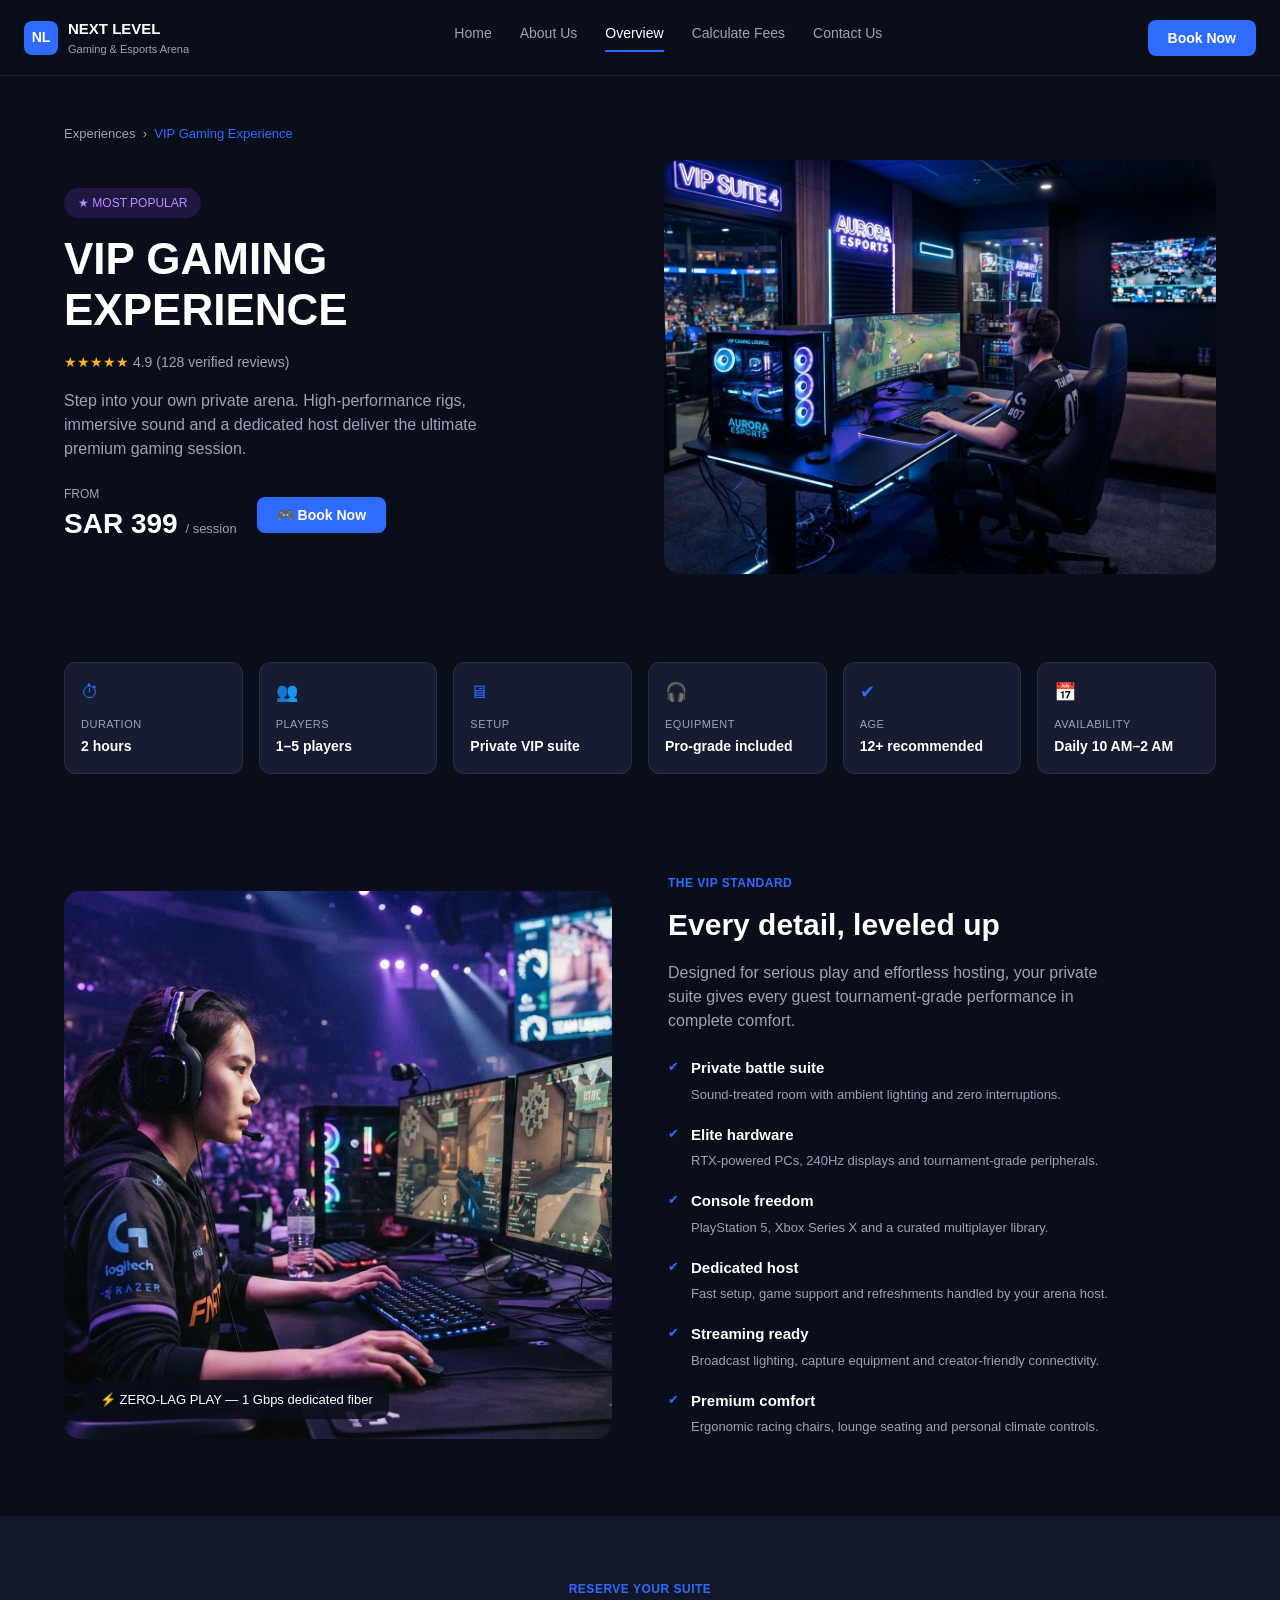
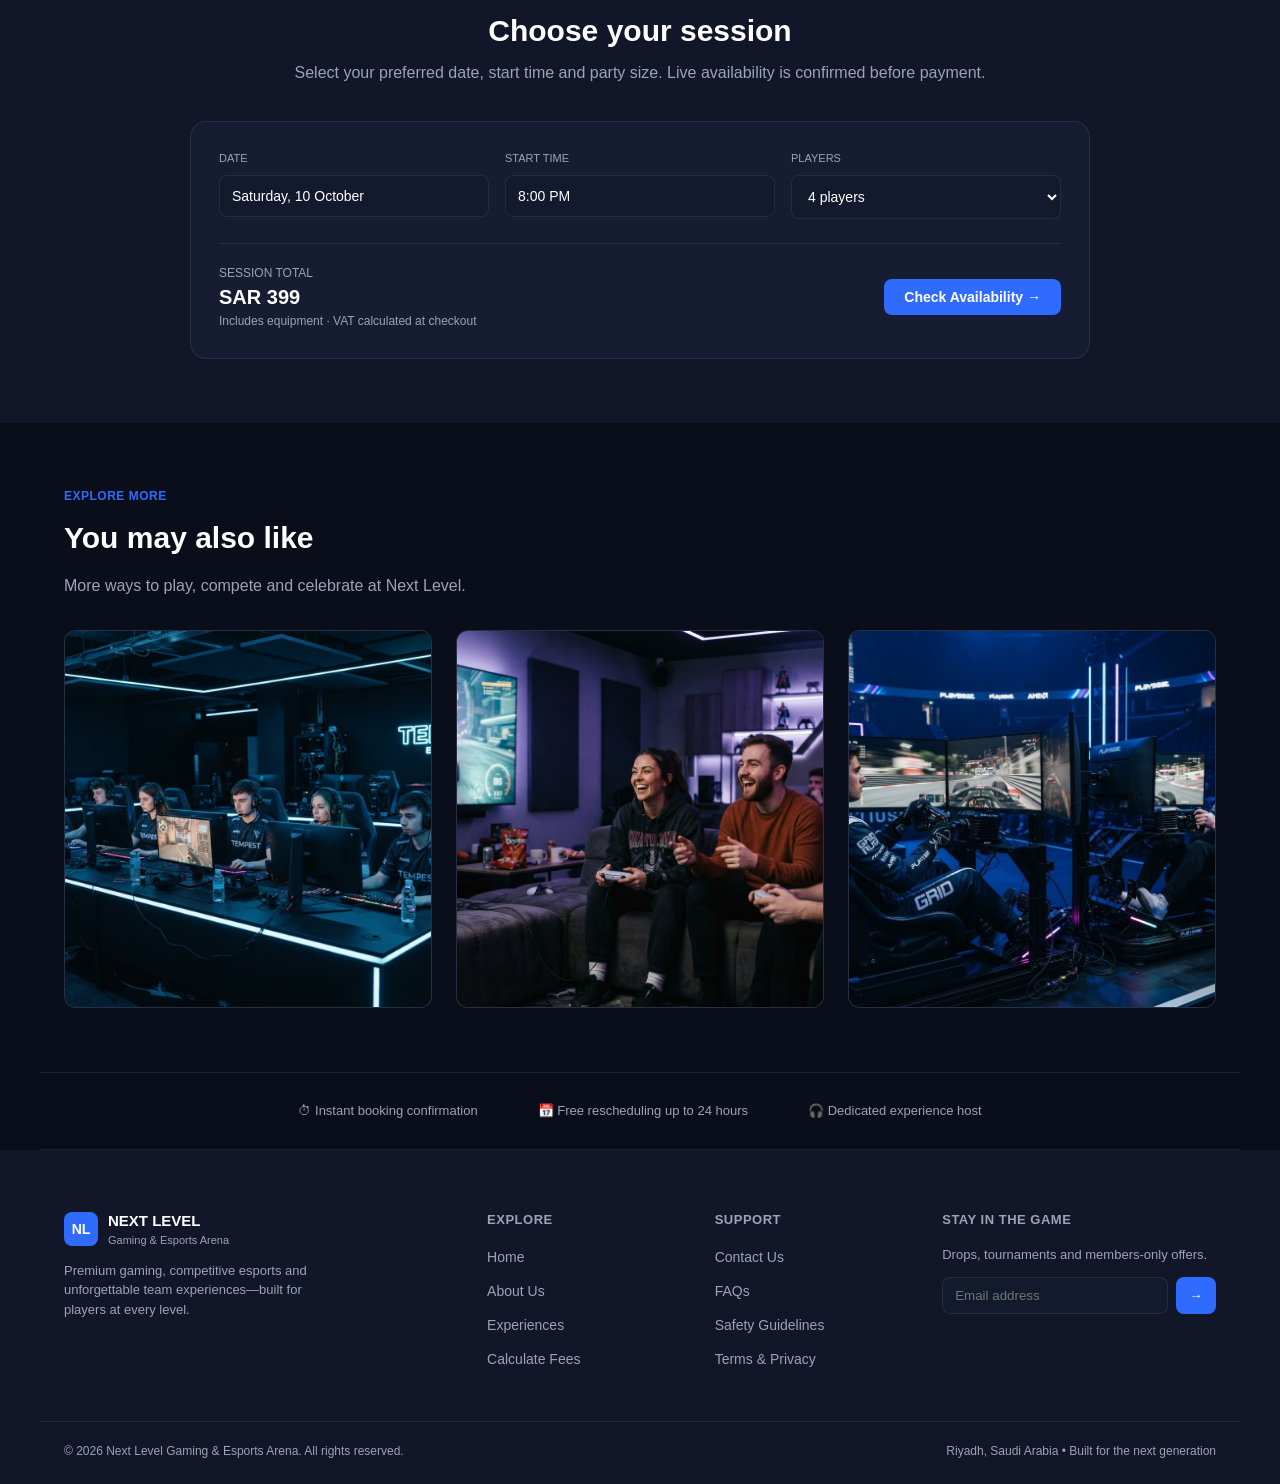
==== index.html @ 4a4d589e "first commit" ====
<!DOCTYPE html>
<html lang="en">
<head>
<meta charset="UTF-8">
<meta name="viewport" content="width=device-width, initial-scale=1.0">
<title>VIP Gaming Experience — Next Level</title>
<style>
  :root{
    --bg:#0a0e1a; --panel:#111729; --card:#161d33; --card2:#141a2e;
    --blue:#2f6bff; --purple:#7b3fe4; --text:#ffffff; --muted:#9aa3b8;
    --border:rgba(255,255,255,0.08); --radius:12px;
  }
  *{box-sizing:border-box;margin:0;padding:0;}
  body{background:var(--bg);color:var(--text);font-family:'Segoe UI',Arial,sans-serif;line-height:1.5;}
  a{color:inherit;text-decoration:none;}
  .container{max-width:1200px;margin:0 auto;padding:0 24px;}
  img{max-width:100%;display:block;}
  .hero-img,.details-img-photo,.rel-img{object-fit:cover;width:100%;height:100%;}

  /* Navbar */
  .navbar{display:flex;justify-content:space-between;align-items:center;padding:18px 24px;border-bottom:1px solid var(--border);}
  .logo{display:flex;align-items:center;gap:10px;}
  .logo .mark{width:34px;height:34px;border-radius:8px;background:var(--blue);display:flex;align-items:center;justify-content:center;font-weight:700;font-size:14px;}
  .logo .name{font-weight:700;font-size:15px;}
  .logo .sub{font-size:11px;color:var(--muted);font-weight:400;}
  .navlinks{display:flex;gap:28px;}
  .navlinks a{color:var(--muted);font-size:14px;padding-bottom:6px;}
  .navlinks a.active{color:var(--text);border-bottom:2px solid var(--blue);}
  .btn{background:var(--blue);color:#fff;border:none;padding:10px 20px;border-radius:8px;font-weight:600;cursor:pointer;font-size:14px;}
  .btn:hover{opacity:0.9;}
  .btn-outline{background:transparent;border:1px solid var(--border);color:var(--text);}

  /* Hero */
  .hero{padding:48px 24px;}
  .crumb{color:var(--muted);font-size:13px;margin-bottom:16px;}
  .crumb .active{color:var(--blue);}
  .hero-grid{display:grid;grid-template-columns:1fr 1fr;gap:48px;align-items:center;}
  .badge{display:inline-block;background:rgba(123,63,228,0.2);color:#b98cff;font-size:12px;padding:6px 14px;border-radius:20px;margin-bottom:16px;}
  h1{font-size:44px;line-height:1.15;margin-bottom:16px;}
  .rating{color:var(--muted);font-size:14px;margin-bottom:16px;}
  .rating .stars{color:#ffb020;}
  .desc{color:var(--muted);margin-bottom:24px;max-width:460px;}
  .price-row{display:flex;align-items:center;gap:20px;}
  .price-label{font-size:12px;color:var(--muted);}
  .price{font-size:28px;font-weight:700;}
  .price small{font-size:13px;font-weight:400;color:var(--muted);}
  .hero-img{border-radius:16px;overflow:hidden;background:linear-gradient(135deg,#1a2140,#0d1122);aspect-ratio:4/3;display:flex;align-items:center;justify-content:center;color:var(--muted);}

  /* Info strip */
  .info-strip{display:grid;grid-template-columns:repeat(6,1fr);gap:16px;padding:40px 24px;}
  .info-card{background:var(--card);border-radius:var(--radius);padding:16px;border:1px solid var(--border);}
  .info-card .ic{color:var(--blue);margin-bottom:10px;font-size:18px;}
  .info-card .lbl{font-size:11px;color:var(--muted);text-transform:uppercase;letter-spacing:0.5px;margin-bottom:4px;}
  .info-card .val{font-size:14px;font-weight:600;}

  /* Details section */
  .details{padding:60px 24px;}
  .details-grid{display:grid;grid-template-columns:1fr 1fr;gap:56px;align-items:center;}
  .details-img{border-radius:16px;overflow:hidden;background:linear-gradient(135deg,#1a2140,#0d1122);aspect-ratio:1/1;position:relative;}
  .details-img-photo{border-radius:16px;display:block;}
  .details-img .tag{position:absolute;bottom:20px;left:20px;background:rgba(10,14,26,0.85);padding:10px 16px;border-radius:10px;font-size:13px;}
  .eyebrow{color:var(--blue);font-size:12px;font-weight:600;margin-bottom:10px;letter-spacing:0.5px;}
  h2{font-size:30px;margin-bottom:14px;}
  .details p.lead{color:var(--muted);margin-bottom:24px;max-width:460px;}
  .checklist{list-style:none;}
  .checklist li{display:flex;gap:12px;margin-bottom:18px;}
  .checklist .check{color:var(--blue);flex-shrink:0;}
  .checklist strong{display:block;font-size:15px;margin-bottom:2px;}
  .checklist span{color:var(--muted);font-size:13px;}

  /* Booking widget */
  .booking{background:var(--panel);padding:64px 24px;text-align:center;}
  .booking h2{margin-bottom:8px;}
  .booking p.lead{color:var(--muted);margin-bottom:36px;}
  .booking-card{max-width:900px;margin:0 auto;background:var(--card);border-radius:16px;padding:28px;border:1px solid var(--border);text-align:left;}
  .booking-fields{display:grid;grid-template-columns:1fr 1fr 1fr;gap:16px;margin-bottom:24px;}
  .field label{font-size:11px;color:var(--muted);text-transform:uppercase;display:block;margin-bottom:8px;}
  .field select,.field input{width:100%;padding:12px;background:var(--card2);border:1px solid var(--border);border-radius:8px;color:var(--text);font-size:14px;}
  .booking-footer{display:flex;justify-content:space-between;align-items:center;border-top:1px solid var(--border);padding-top:20px;}
  .session-total{font-size:12px;color:var(--muted);}
  .session-total .amt{font-size:20px;color:var(--text);font-weight:700;display:block;}

  /* Related */
  .related{padding:64px 24px;}
  .related-grid{display:grid;grid-template-columns:repeat(3,1fr);gap:24px;margin-top:32px;}
  .rel-card{background:var(--card);border-radius:var(--radius);overflow:hidden;border:1px solid var(--border);}
  .rel-img{aspect-ratio:16/10;background:linear-gradient(135deg,#1a2140,#0d1122);}
  .rel-body{padding:18px;}
  .rel-tag{font-size:11px;color:var(--blue);margin-bottom:8px;}
  .rel-body h3{font-size:17px;margin-bottom:6px;}
  .rel-meta{font-size:12px;color:var(--muted);margin-bottom:14px;}
  .rel-footer{display:flex;justify-content:space-between;align-items:center;}
  .rel-price{font-weight:700;}
  .rel-link{font-size:13px;color:var(--blue);}

  /* Trust strip */
  .trust{display:flex;justify-content:center;gap:60px;padding:28px 24px;border-top:1px solid var(--border);border-bottom:1px solid var(--border);color:var(--muted);font-size:13px;}

  /* Footer */
  footer{background:var(--panel);padding:60px 24px 24px;}
  .footer-grid{display:grid;grid-template-columns:2fr 1fr 1fr 1.4fr;gap:32px;margin-bottom:40px;}
  footer h4{font-size:13px;margin-bottom:16px;color:var(--muted);letter-spacing:0.5px;}
  footer ul{list-style:none;}
  footer li{margin-bottom:10px;}
  footer a{color:var(--muted);font-size:14px;}
  footer p{color:var(--muted);font-size:13px;margin-top:12px;max-width:280px;}
  .newsletter{display:flex;gap:8px;margin-top:12px;}
  .newsletter input{flex:1;padding:10px 12px;border-radius:8px;border:1px solid var(--border);background:var(--card2);color:var(--text);}
  .newsletter button{background:var(--blue);border:none;border-radius:8px;width:40px;color:#fff;cursor:pointer;}
  .footer-bottom{border-top:1px solid var(--border);padding-top:20px;display:flex;justify-content:space-between;color:var(--muted);font-size:12px;}

  @media(max-width:900px){
    .hero-grid,.details-grid{grid-template-columns:1fr;}
    .info-strip{grid-template-columns:repeat(2,1fr);}
    .related-grid{grid-template-columns:1fr;}
    .booking-fields{grid-template-columns:1fr;}
    .footer-grid{grid-template-columns:1fr 1fr;}
    .navlinks{display:none;}
    .trust{flex-direction:column;gap:10px;text-align:center;}
  }
</style>
</head>
<body>

<header class="navbar">
  <div class="logo">
    <div class="mark">NL</div>
    <div><div class="name">NEXT LEVEL</div><div class="sub">Gaming &amp; Esports Arena</div></div>
  </div>
  <nav class="navlinks">
    <a href="home.html">Home</a>
    <a href="about.html">About Us</a>
    <a href="index.html" class="active">Overview</a>
    <a href="calculate-fees.html">Calculate Fees</a>
    <a href="contact.html">Contact Us</a>
  </nav>
  <a href="book.html"><button class="btn">Book Now</button></a>
</header>

<section class="hero">
  <div class="container">
    <div class="crumb">Experiences &nbsp;›&nbsp; <span class="active">VIP Gaming Experience</span></div>
    <div class="hero-grid">
      <div>
        <span class="badge">★ MOST POPULAR</span>
        <h1>VIP GAMING<br>EXPERIENCE</h1>
        <div class="rating"><span class="stars">★★★★★</span> 4.9 (128 verified reviews)</div>
        <p class="desc">Step into your own private arena. High-performance rigs, immersive sound and a dedicated host deliver the ultimate premium gaming session.</p>
        <div class="price-row">
          <div><div class="price-label">FROM</div><div class="price">SAR 399 <small>/ session</small></div></div>
          <button class="btn">🎮 Book Now</button>
        </div>
      </div>
      <img src="images/photo-14.png" alt="Private VIP gaming suite" class="hero-img">
    </div>
  </div>
</section>

<section class="info-strip container">
  <div class="info-card"><div class="ic">⏱</div><div class="lbl">Duration</div><div class="val">2 hours</div></div>
  <div class="info-card"><div class="ic">👥</div><div class="lbl">Players</div><div class="val">1–5 players</div></div>
  <div class="info-card"><div class="ic">🖥</div><div class="lbl">Setup</div><div class="val">Private VIP suite</div></div>
  <div class="info-card"><div class="ic">🎧</div><div class="lbl">Equipment</div><div class="val">Pro-grade included</div></div>
  <div class="info-card"><div class="ic">✔</div><div class="lbl">Age</div><div class="val">12+ recommended</div></div>
  <div class="info-card"><div class="ic">📅</div><div class="lbl">Availability</div><div class="val">Daily 10 AM–2 AM</div></div>
</section>

<section class="details">
  <div class="container details-grid">
    <div class="details-img">
      <img src="images/photo-05.png" alt="Player in immersive multi-monitor gaming setup" class="details-img-photo">
      <div class="tag">⚡ ZERO-LAG PLAY — 1 Gbps dedicated fiber</div>
    </div>
    <div>
      <div class="eyebrow">THE VIP STANDARD</div>
      <h2>Every detail, leveled up</h2>
      <p class="lead">Designed for serious play and effortless hosting, your private suite gives every guest tournament-grade performance in complete comfort.</p>
      <ul class="checklist">
        <li><span class="check">✔</span><div><strong>Private battle suite</strong><span>Sound-treated room with ambient lighting and zero interruptions.</span></div></li>
        <li><span class="check">✔</span><div><strong>Elite hardware</strong><span>RTX-powered PCs, 240Hz displays and tournament-grade peripherals.</span></div></li>
        <li><span class="check">✔</span><div><strong>Console freedom</strong><span>PlayStation 5, Xbox Series X and a curated multiplayer library.</span></div></li>
        <li><span class="check">✔</span><div><strong>Dedicated host</strong><span>Fast setup, game support and refreshments handled by your arena host.</span></div></li>
        <li><span class="check">✔</span><div><strong>Streaming ready</strong><span>Broadcast lighting, capture equipment and creator-friendly connectivity.</span></div></li>
        <li><span class="check">✔</span><div><strong>Premium comfort</strong><span>Ergonomic racing chairs, lounge seating and personal climate controls.</span></div></li>
      </ul>
    </div>
  </div>
</section>

<section class="booking">
  <div class="eyebrow">RESERVE YOUR SUITE</div>
  <h2>Choose your session</h2>
  <p class="lead">Select your preferred date, start time and party size. Live availability is confirmed before payment.</p>
  <div class="booking-card">
    <div class="booking-fields">
      <div class="field"><label>Date</label><input type="text" value="Saturday, 10 October"></div>
      <div class="field"><label>Start Time</label><input type="text" value="8:00 PM"></div>
      <div class="field"><label>Players</label><select><option>4 players</option><option>1 player</option><option>2 players</option><option>3 players</option><option>5 players</option></select></div>
    </div>
    <div class="booking-footer">
      <div class="session-total">SESSION TOTAL<span class="amt">SAR 399</span><span>Includes equipment · VAT calculated at checkout</span></div>
      <button class="btn">Check Availability →</button>
    </div>
  </div>
</section>

<section class="related container">
  <div class="eyebrow">EXPLORE MORE</div>
  <h2>You may also like</h2>
  <p class="lead" style="color:var(--muted);margin-top:6px;">More ways to play, compete and celebrate at Next Level.</p>
  <div class="related-grid">
    <div class="rel-card">
      <img src="images/photo-19.png" alt="Esports team competing together" class="rel-img">
      <div class="rel-body">
        <div class="rel-tag">PREMIUM EXPERIENCE · 4.9</div>
        <h3>Esports Team Bootcamp</h3>
        <div class="rel-meta">Up to 10 players · 4 hours</div>
        <div class="rel-footer"><span class="rel-price">SAR 899</span><a class="rel-link" href="#">View details →</a></div>
      </div>
    </div>
    <div class="rel-card">
      <img src="images/photo-18.png" alt="Friends playing console games together on a couch" class="rel-img">
      <div class="rel-body">
        <div class="rel-tag">PREMIUM EXPERIENCE · 4.9</div>
        <h3>Console Party Lounge</h3>
        <div class="rel-meta">Up to 8 players · 3 hours</div>
        <div class="rel-footer"><span class="rel-price">SAR 549</span><a class="rel-link" href="#">View details →</a></div>
      </div>
    </div>
    <div class="rel-card">
      <img src="images/photo-11.png" alt="Two racing simulator cockpits side by side" class="rel-img">
      <div class="rel-body">
        <div class="rel-tag">PREMIUM EXPERIENCE · 4.9</div>
        <h3>Racing Simulator Duel</h3>
        <div class="rel-meta">2 players · 60 minutes</div>
        <div class="rel-footer"><span class="rel-price">SAR 299</span><a class="rel-link" href="#">View details →</a></div>
      </div>
    </div>
  </div>
</section>

<div class="trust container">
  <span>⏱ Instant booking confirmation</span>
  <span>📅 Free rescheduling up to 24 hours</span>
  <span>🎧 Dedicated experience host</span>
</div>

<footer>
  <div class="container footer-grid">
    <div>
      <div class="logo"><div class="mark">NL</div><div><div class="name">NEXT LEVEL</div><div class="sub">Gaming &amp; Esports Arena</div></div></div>
      <p>Premium gaming, competitive esports and unforgettable team experiences—built for players at every level.</p>
    </div>
    <div><h4>EXPLORE</h4><ul><li><a href="home.html">Home</a></li><li><a href="about.html">About Us</a></li><li><a href="index.html">Experiences</a></li><li><a href="calculate-fees.html">Calculate Fees</a></li></ul></div>
    <div><h4>SUPPORT</h4><ul><li><a href="contact.html">Contact Us</a></li><li><a href="#">FAQs</a></li><li><a href="#">Safety Guidelines</a></li><li><a href="#">Terms &amp; Privacy</a></li></ul></div>
    <div>
      <h4>STAY IN THE GAME</h4>
      <p style="margin-top:0;">Drops, tournaments and members-only offers.</p>
      <div class="newsletter"><input type="email" placeholder="Email address"><button>→</button></div>
    </div>
  </div>
  <div class="container footer-bottom">
    <span>© 2026 Next Level Gaming &amp; Esports Arena. All rights reserved.</span>
    <span>Riyadh, Saudi Arabia • Built for the next generation</span>
  </div>
</footer>

</body>
</html>
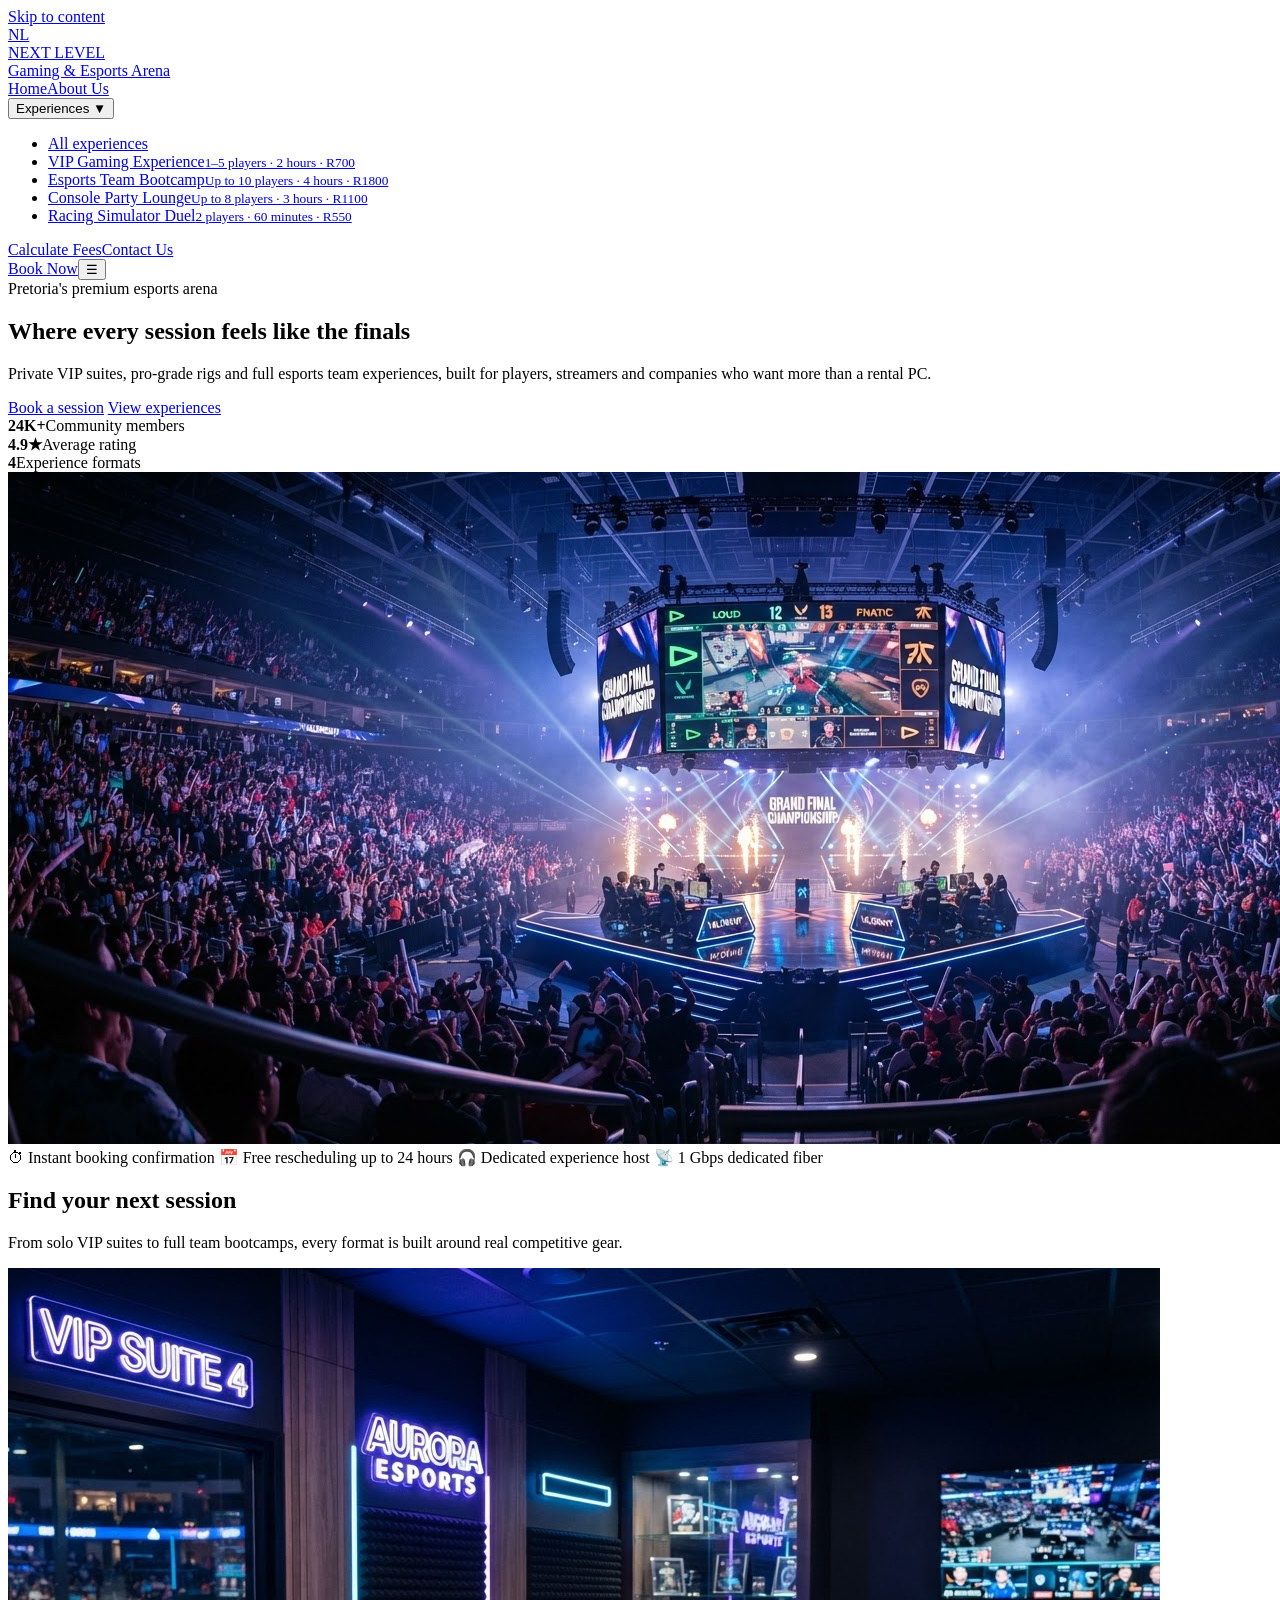
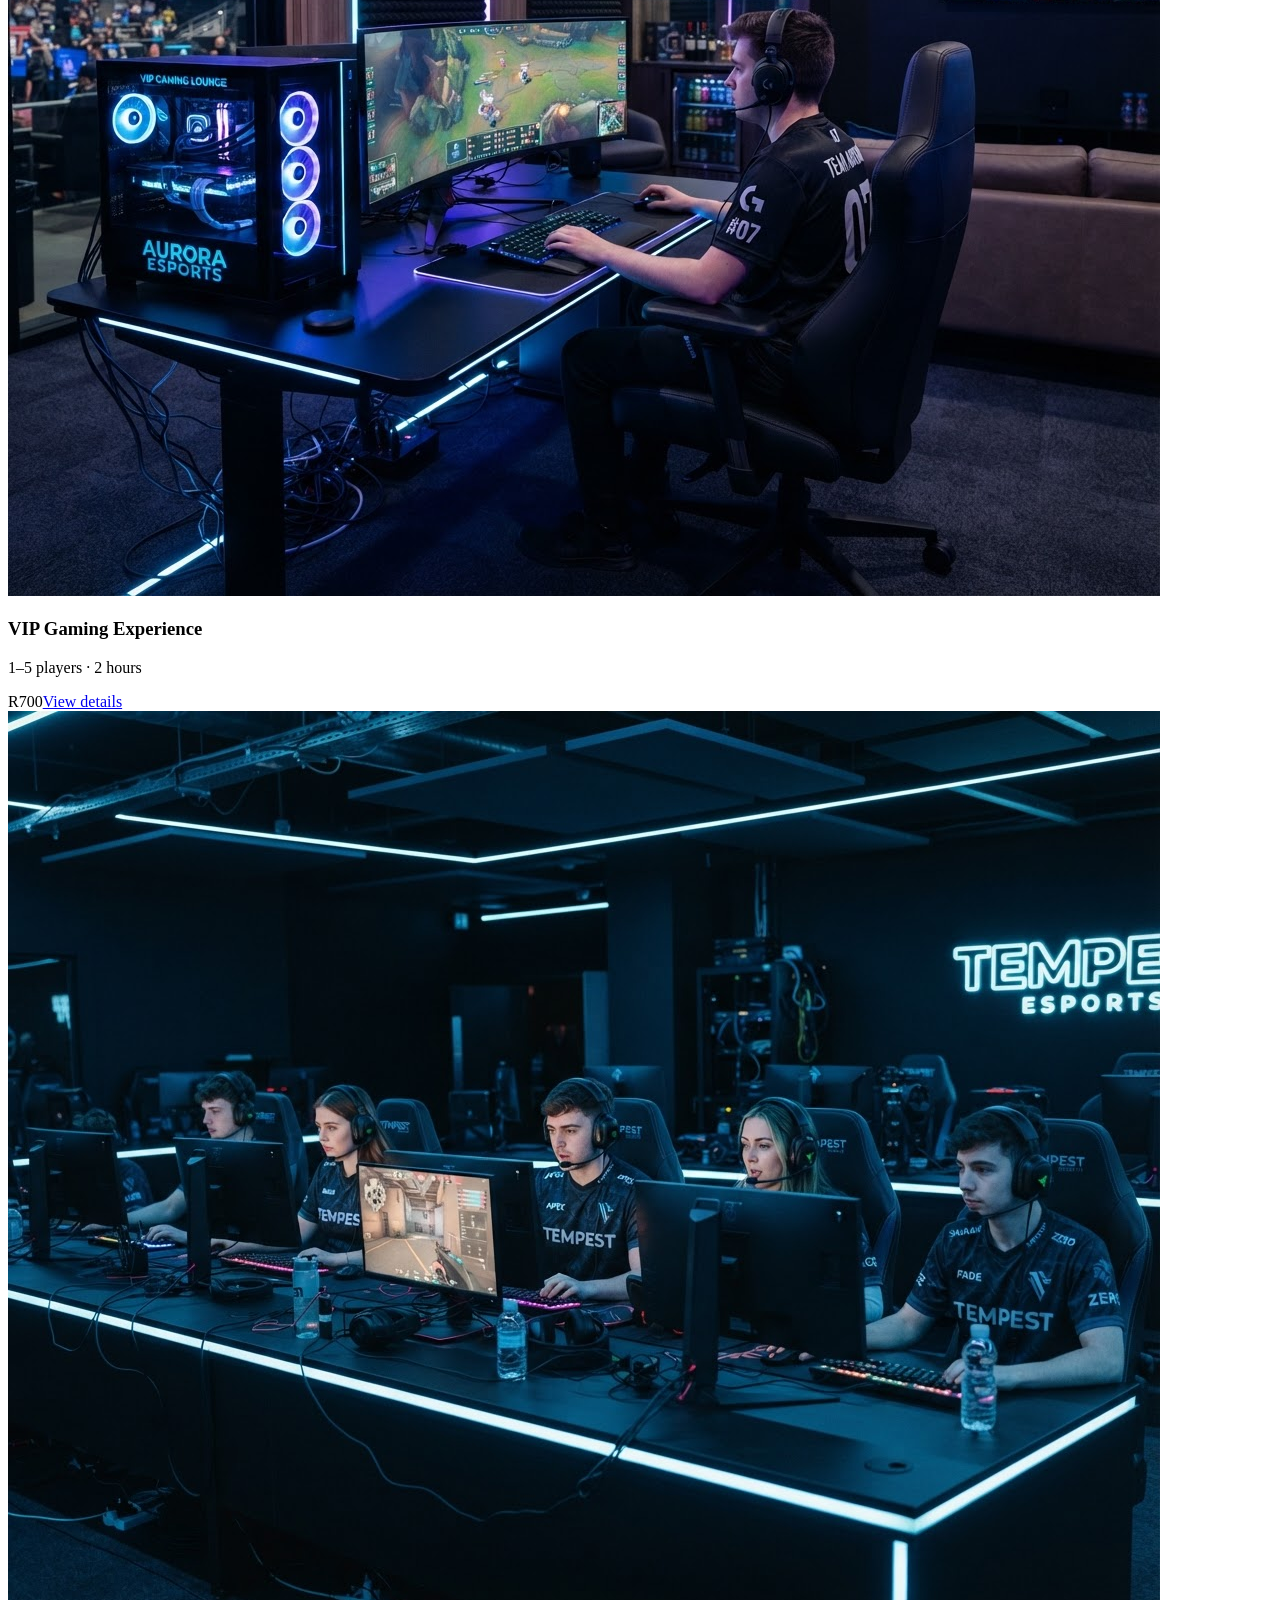
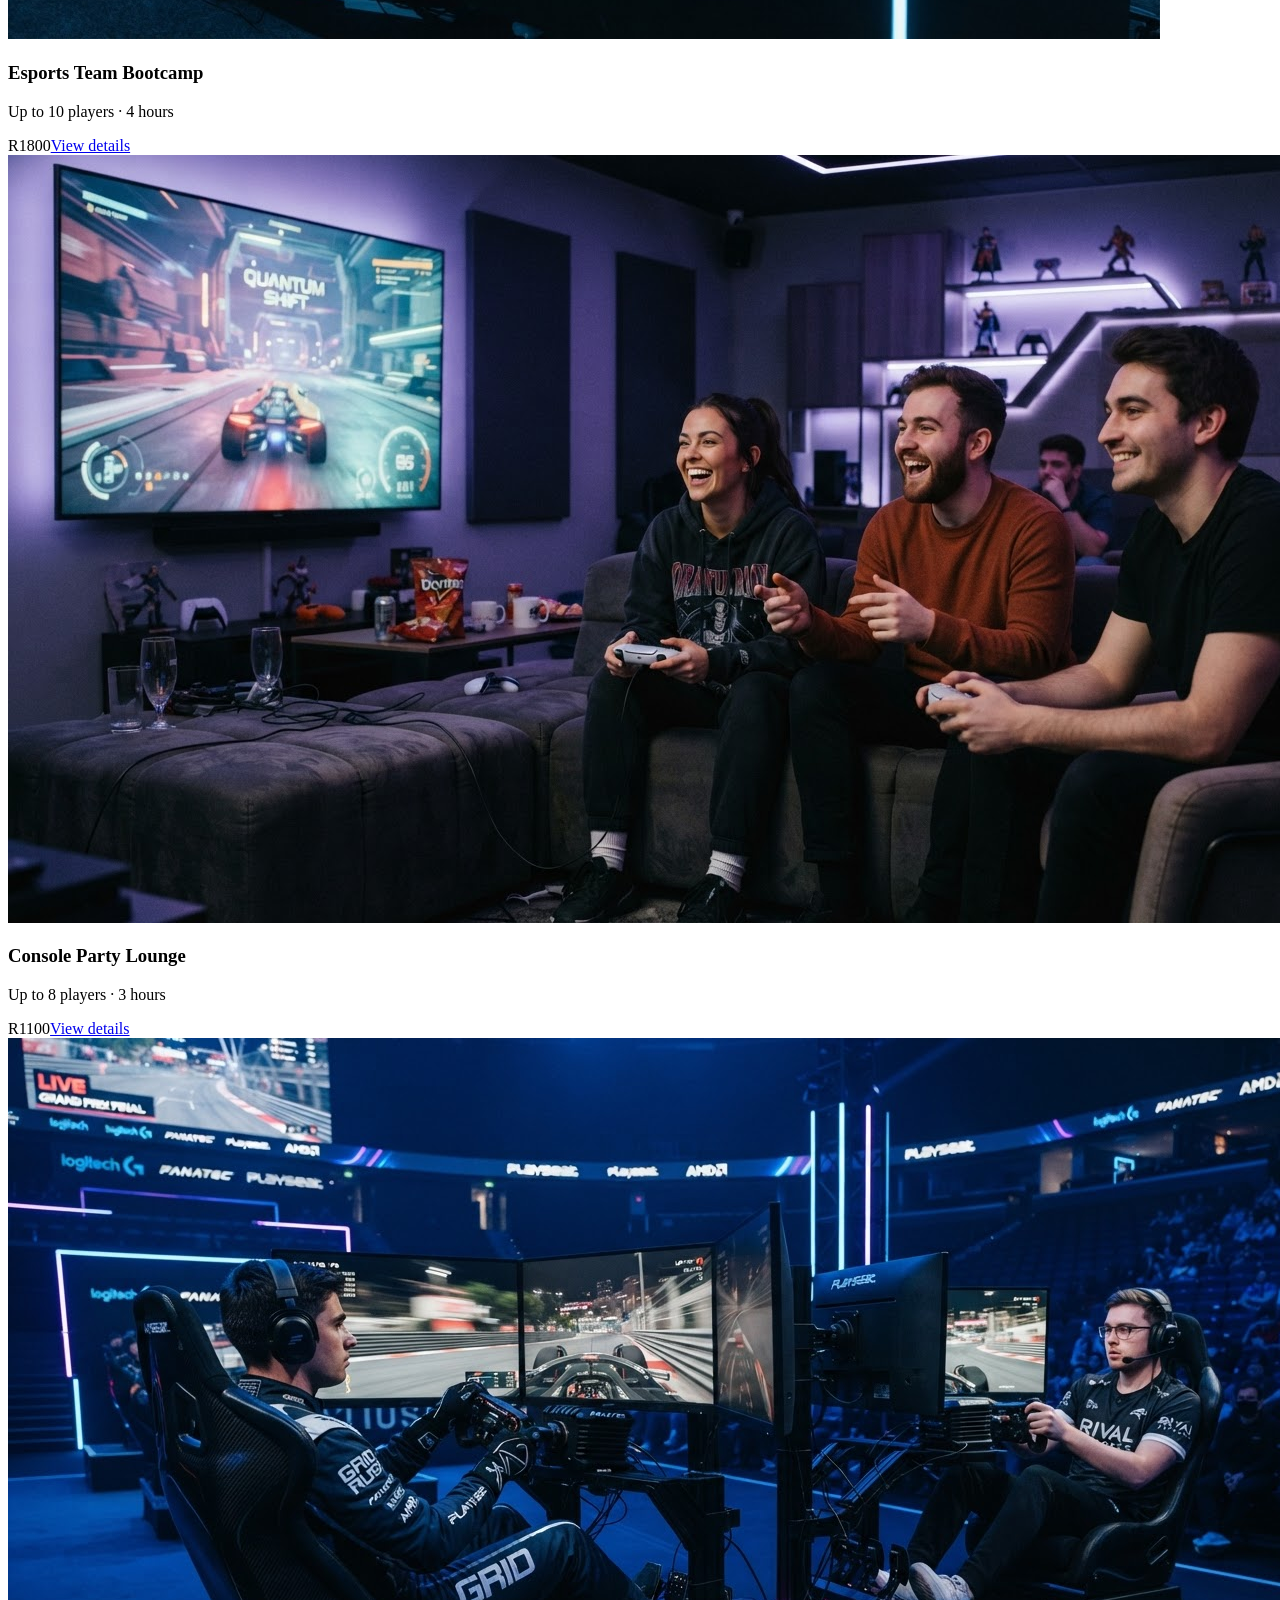
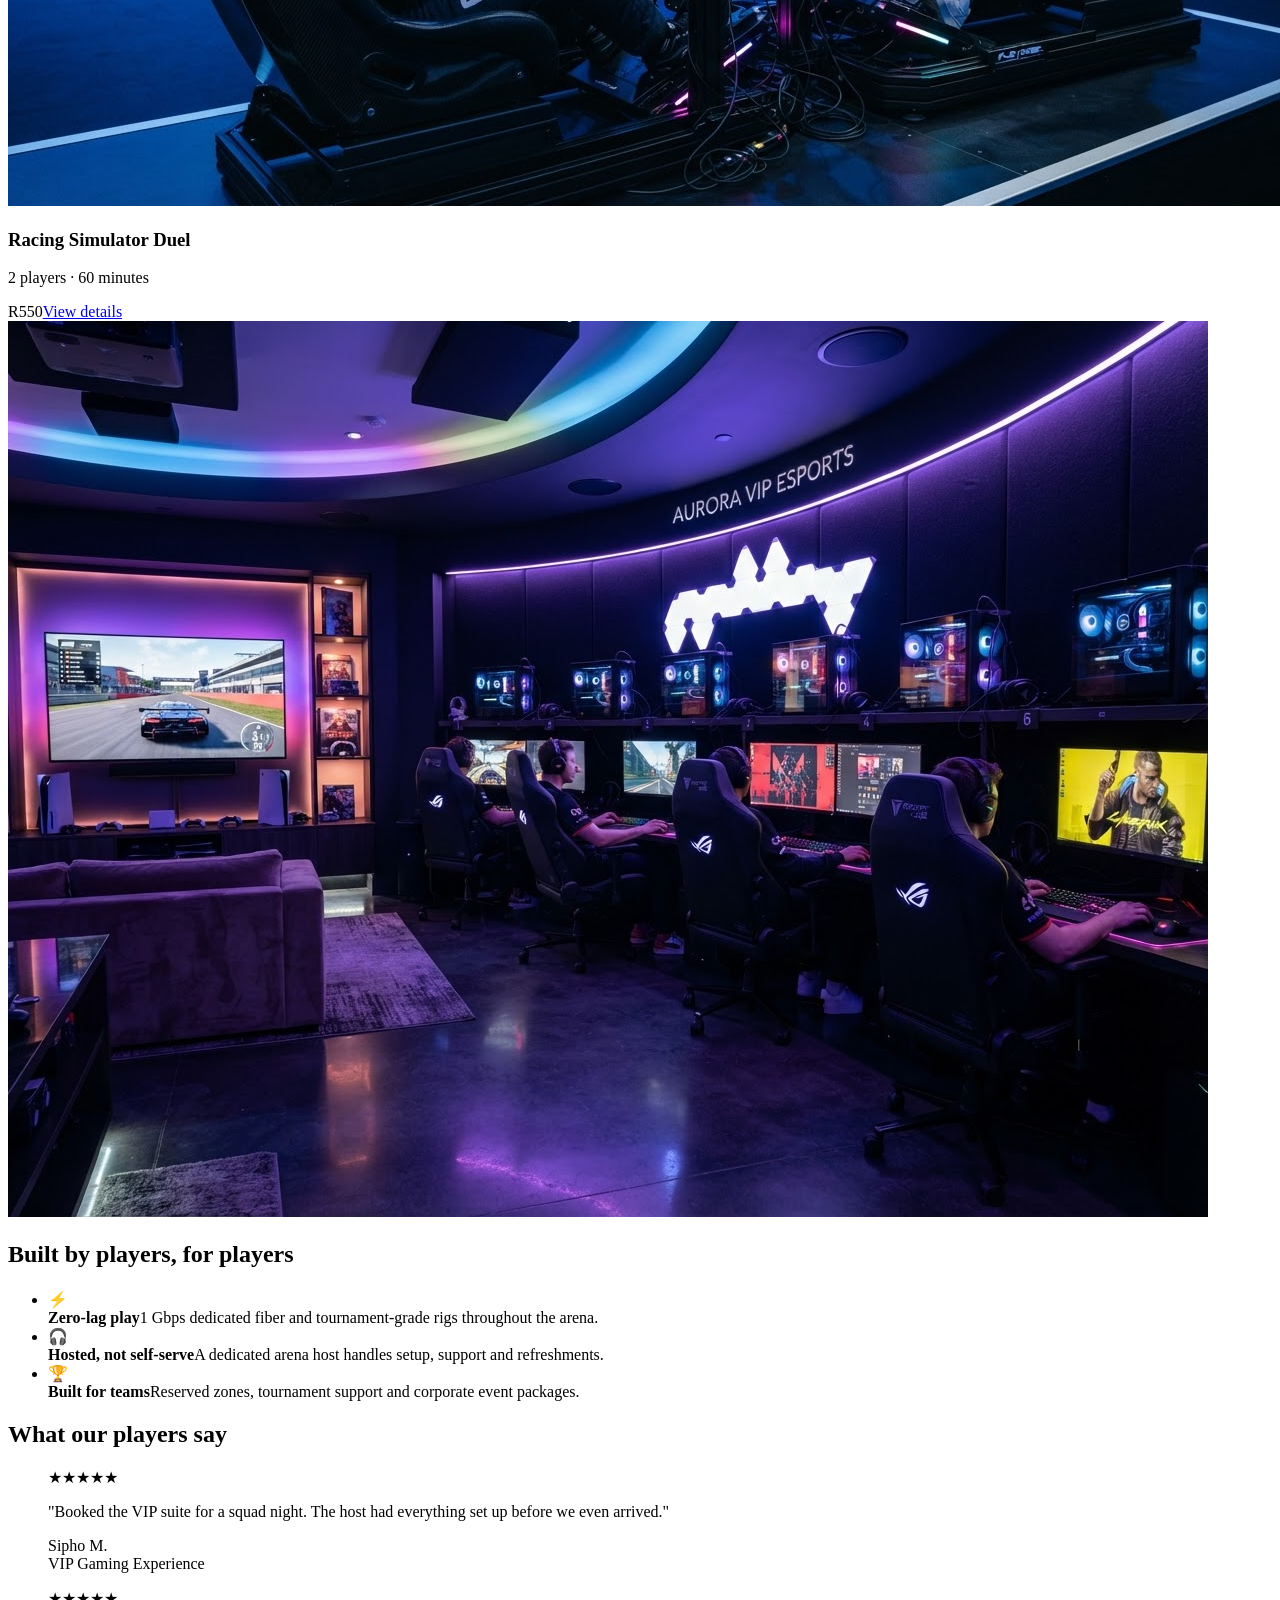
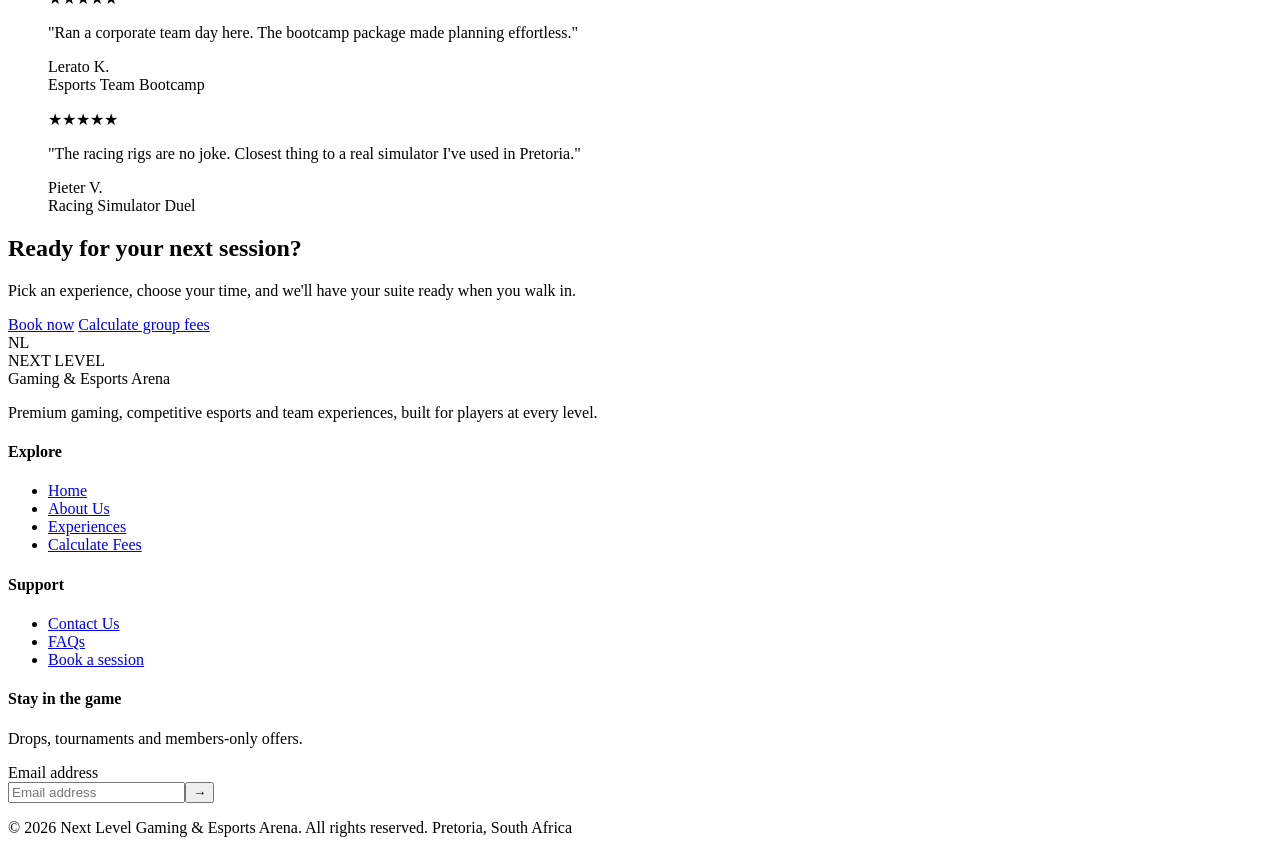
==== commit bf27e66d: "Add files via upload" ====
--- a/index.html
+++ b/index.html
@@ -3,267 +3,107 @@
 <head>
 <meta charset="UTF-8">
 <meta name="viewport" content="width=device-width, initial-scale=1.0">
-<title>VIP Gaming Experience — Next Level</title>
-<style>
-  :root{
-    --bg:#0a0e1a; --panel:#111729; --card:#161d33; --card2:#141a2e;
-    --blue:#2f6bff; --purple:#7b3fe4; --text:#ffffff; --muted:#9aa3b8;
-    --border:rgba(255,255,255,0.08); --radius:12px;
-  }
-  *{box-sizing:border-box;margin:0;padding:0;}
-  body{background:var(--bg);color:var(--text);font-family:'Segoe UI',Arial,sans-serif;line-height:1.5;}
-  a{color:inherit;text-decoration:none;}
-  .container{max-width:1200px;margin:0 auto;padding:0 24px;}
-  img{max-width:100%;display:block;}
-  .hero-img,.details-img-photo,.rel-img{object-fit:cover;width:100%;height:100%;}
-
-  /* Navbar */
-  .navbar{display:flex;justify-content:space-between;align-items:center;padding:18px 24px;border-bottom:1px solid var(--border);}
-  .logo{display:flex;align-items:center;gap:10px;}
-  .logo .mark{width:34px;height:34px;border-radius:8px;background:var(--blue);display:flex;align-items:center;justify-content:center;font-weight:700;font-size:14px;}
-  .logo .name{font-weight:700;font-size:15px;}
-  .logo .sub{font-size:11px;color:var(--muted);font-weight:400;}
-  .navlinks{display:flex;gap:28px;}
-  .navlinks a{color:var(--muted);font-size:14px;padding-bottom:6px;}
-  .navlinks a.active{color:var(--text);border-bottom:2px solid var(--blue);}
-  .btn{background:var(--blue);color:#fff;border:none;padding:10px 20px;border-radius:8px;font-weight:600;cursor:pointer;font-size:14px;}
-  .btn:hover{opacity:0.9;}
-  .btn-outline{background:transparent;border:1px solid var(--border);color:var(--text);}
-
-  /* Hero */
-  .hero{padding:48px 24px;}
-  .crumb{color:var(--muted);font-size:13px;margin-bottom:16px;}
-  .crumb .active{color:var(--blue);}
-  .hero-grid{display:grid;grid-template-columns:1fr 1fr;gap:48px;align-items:center;}
-  .badge{display:inline-block;background:rgba(123,63,228,0.2);color:#b98cff;font-size:12px;padding:6px 14px;border-radius:20px;margin-bottom:16px;}
-  h1{font-size:44px;line-height:1.15;margin-bottom:16px;}
-  .rating{color:var(--muted);font-size:14px;margin-bottom:16px;}
-  .rating .stars{color:#ffb020;}
-  .desc{color:var(--muted);margin-bottom:24px;max-width:460px;}
-  .price-row{display:flex;align-items:center;gap:20px;}
-  .price-label{font-size:12px;color:var(--muted);}
-  .price{font-size:28px;font-weight:700;}
-  .price small{font-size:13px;font-weight:400;color:var(--muted);}
-  .hero-img{border-radius:16px;overflow:hidden;background:linear-gradient(135deg,#1a2140,#0d1122);aspect-ratio:4/3;display:flex;align-items:center;justify-content:center;color:var(--muted);}
-
-  /* Info strip */
-  .info-strip{display:grid;grid-template-columns:repeat(6,1fr);gap:16px;padding:40px 24px;}
-  .info-card{background:var(--card);border-radius:var(--radius);padding:16px;border:1px solid var(--border);}
-  .info-card .ic{color:var(--blue);margin-bottom:10px;font-size:18px;}
-  .info-card .lbl{font-size:11px;color:var(--muted);text-transform:uppercase;letter-spacing:0.5px;margin-bottom:4px;}
-  .info-card .val{font-size:14px;font-weight:600;}
-
-  /* Details section */
-  .details{padding:60px 24px;}
-  .details-grid{display:grid;grid-template-columns:1fr 1fr;gap:56px;align-items:center;}
-  .details-img{border-radius:16px;overflow:hidden;background:linear-gradient(135deg,#1a2140,#0d1122);aspect-ratio:1/1;position:relative;}
-  .details-img-photo{border-radius:16px;display:block;}
-  .details-img .tag{position:absolute;bottom:20px;left:20px;background:rgba(10,14,26,0.85);padding:10px 16px;border-radius:10px;font-size:13px;}
-  .eyebrow{color:var(--blue);font-size:12px;font-weight:600;margin-bottom:10px;letter-spacing:0.5px;}
-  h2{font-size:30px;margin-bottom:14px;}
-  .details p.lead{color:var(--muted);margin-bottom:24px;max-width:460px;}
-  .checklist{list-style:none;}
-  .checklist li{display:flex;gap:12px;margin-bottom:18px;}
-  .checklist .check{color:var(--blue);flex-shrink:0;}
-  .checklist strong{display:block;font-size:15px;margin-bottom:2px;}
-  .checklist span{color:var(--muted);font-size:13px;}
-
-  /* Booking widget */
-  .booking{background:var(--panel);padding:64px 24px;text-align:center;}
-  .booking h2{margin-bottom:8px;}
-  .booking p.lead{color:var(--muted);margin-bottom:36px;}
-  .booking-card{max-width:900px;margin:0 auto;background:var(--card);border-radius:16px;padding:28px;border:1px solid var(--border);text-align:left;}
-  .booking-fields{display:grid;grid-template-columns:1fr 1fr 1fr;gap:16px;margin-bottom:24px;}
-  .field label{font-size:11px;color:var(--muted);text-transform:uppercase;display:block;margin-bottom:8px;}
-  .field select,.field input{width:100%;padding:12px;background:var(--card2);border:1px solid var(--border);border-radius:8px;color:var(--text);font-size:14px;}
-  .booking-footer{display:flex;justify-content:space-between;align-items:center;border-top:1px solid var(--border);padding-top:20px;}
-  .session-total{font-size:12px;color:var(--muted);}
-  .session-total .amt{font-size:20px;color:var(--text);font-weight:700;display:block;}
-
-  /* Related */
-  .related{padding:64px 24px;}
-  .related-grid{display:grid;grid-template-columns:repeat(3,1fr);gap:24px;margin-top:32px;}
-  .rel-card{background:var(--card);border-radius:var(--radius);overflow:hidden;border:1px solid var(--border);}
-  .rel-img{aspect-ratio:16/10;background:linear-gradient(135deg,#1a2140,#0d1122);}
-  .rel-body{padding:18px;}
-  .rel-tag{font-size:11px;color:var(--blue);margin-bottom:8px;}
-  .rel-body h3{font-size:17px;margin-bottom:6px;}
-  .rel-meta{font-size:12px;color:var(--muted);margin-bottom:14px;}
-  .rel-footer{display:flex;justify-content:space-between;align-items:center;}
-  .rel-price{font-weight:700;}
-  .rel-link{font-size:13px;color:var(--blue);}
-
-  /* Trust strip */
-  .trust{display:flex;justify-content:center;gap:60px;padding:28px 24px;border-top:1px solid var(--border);border-bottom:1px solid var(--border);color:var(--muted);font-size:13px;}
-
-  /* Footer */
-  footer{background:var(--panel);padding:60px 24px 24px;}
-  .footer-grid{display:grid;grid-template-columns:2fr 1fr 1fr 1.4fr;gap:32px;margin-bottom:40px;}
-  footer h4{font-size:13px;margin-bottom:16px;color:var(--muted);letter-spacing:0.5px;}
-  footer ul{list-style:none;}
-  footer li{margin-bottom:10px;}
-  footer a{color:var(--muted);font-size:14px;}
-  footer p{color:var(--muted);font-size:13px;margin-top:12px;max-width:280px;}
-  .newsletter{display:flex;gap:8px;margin-top:12px;}
-  .newsletter input{flex:1;padding:10px 12px;border-radius:8px;border:1px solid var(--border);background:var(--card2);color:var(--text);}
-  .newsletter button{background:var(--blue);border:none;border-radius:8px;width:40px;color:#fff;cursor:pointer;}
-  .footer-bottom{border-top:1px solid var(--border);padding-top:20px;display:flex;justify-content:space-between;color:var(--muted);font-size:12px;}
-
-  @media(max-width:900px){
-    .hero-grid,.details-grid{grid-template-columns:1fr;}
-    .info-strip{grid-template-columns:repeat(2,1fr);}
-    .related-grid{grid-template-columns:1fr;}
-    .booking-fields{grid-template-columns:1fr;}
-    .footer-grid{grid-template-columns:1fr 1fr;}
-    .navlinks{display:none;}
-    .trust{flex-direction:column;gap:10px;text-align:center;}
-  }
-</style>
+<meta name="description" content="Private VIP gaming suites, esports team bootcamps, console lounges and racing simulators in Pretoria.">
+<title>Next Level | Gaming & Esports Arena in Pretoria</title>
+<link rel="icon" href="images/favicon.svg" type="image/svg+xml">
+<link rel="stylesheet" href="css/style.css">
 </head>
 <body>
-
-<header class="navbar">
-  <div class="logo">
-    <div class="mark">NL</div>
-    <div><div class="name">NEXT LEVEL</div><div class="sub">Gaming &amp; Esports Arena</div></div>
-  </div>
-  <nav class="navlinks">
-    <a href="home.html">Home</a>
-    <a href="about.html">About Us</a>
-    <a href="index.html" class="active">Overview</a>
-    <a href="calculate-fees.html">Calculate Fees</a>
-    <a href="contact.html">Contact Us</a>
-  </nav>
-  <a href="book.html"><button class="btn">Book Now</button></a>
-</header>
+<a class="skip-link" href="#main">Skip to content</a>
+<header class="navbar"><a class="logo" href="index.html" aria-label="Next Level home"><div class="mark">NL</div><div><div class="name">NEXT LEVEL</div><div class="sub">Gaming &amp; Esports Arena</div></div></a><nav id="site-nav" class="navlinks" aria-label="Main"><a href="index.html" aria-current="page">Home</a><a href="about.html">About Us</a><div class="dropdown"><button type="button" class="dropdown-toggle" aria-expanded="false" aria-haspopup="true" aria-controls="exp-menu">Experiences <span class="caret" aria-hidden="true">▼</span></button><ul class="dropdown-menu" id="exp-menu"><li><a class="all" href="experiences.html">All experiences</a></li><li><a href="experiences.html#vip">VIP Gaming Experience<small>1–5 players · 2 hours · R700</small></a></li><li><a href="experiences.html#bootcamp">Esports Team Bootcamp<small>Up to 10 players · 4 hours · R1800</small></a></li><li><a href="experiences.html#console">Console Party Lounge<small>Up to 8 players · 3 hours · R1100</small></a></li><li><a href="experiences.html#racing">Racing Simulator Duel<small>2 players · 60 minutes · R550</small></a></li></ul></div><a href="calculate-fees.html">Calculate Fees</a><a href="contact.html">Contact Us</a></nav><a class="btn" href="book.html">Book Now</a><button type="button" class="nav-toggle" aria-label="Open menu" aria-expanded="false" aria-controls="site-nav">☰</button></header>
+<main id="main">
 
 <section class="hero">
-  <div class="container">
-    <div class="crumb">Experiences &nbsp;›&nbsp; <span class="active">VIP Gaming Experience</span></div>
-    <div class="hero-grid">
-      <div>
-        <span class="badge">★ MOST POPULAR</span>
-        <h1>VIP GAMING<br>EXPERIENCE</h1>
-        <div class="rating"><span class="stars">★★★★★</span> 4.9 (128 verified reviews)</div>
-        <p class="desc">Step into your own private arena. High-performance rigs, immersive sound and a dedicated host deliver the ultimate premium gaming session.</p>
-        <div class="price-row">
-          <div><div class="price-label">FROM</div><div class="price">SAR 399 <small>/ session</small></div></div>
-          <button class="btn">🎮 Book Now</button>
-        </div>
+  <div class="container hero-grid">
+    <div>
+      <span class="badge">Pretoria's premium esports arena</span>
+      <h1>Where every session feels like the finals</h1>
+      <p class="lead">Private VIP suites, pro-grade rigs and full esports team experiences, built for players, streamers and companies who want more than a rental PC.</p>
+      <div class="hero-ctas">
+        <a class="btn" href="book.html">Book a session</a>
+        <a class="btn btn-outline" href="experiences.html">View experiences</a>
       </div>
-      <img src="images/photo-14.png" alt="Private VIP gaming suite" class="hero-img">
+      <div class="hero-stats">
+        <div><strong>24K+</strong><span>Community members</span></div>
+        <div><strong>4.9★</strong><span>Average rating</span></div>
+        <div><strong>4</strong><span>Experience formats</span></div>
+      </div>
     </div>
+    <img class="hero-photo" src="images/photo-01.png" alt="Packed esports arena during a championship match">
   </div>
 </section>
 
-<section class="info-strip container">
-  <div class="info-card"><div class="ic">⏱</div><div class="lbl">Duration</div><div class="val">2 hours</div></div>
-  <div class="info-card"><div class="ic">👥</div><div class="lbl">Players</div><div class="val">1–5 players</div></div>
-  <div class="info-card"><div class="ic">🖥</div><div class="lbl">Setup</div><div class="val">Private VIP suite</div></div>
-  <div class="info-card"><div class="ic">🎧</div><div class="lbl">Equipment</div><div class="val">Pro-grade included</div></div>
-  <div class="info-card"><div class="ic">✔</div><div class="lbl">Age</div><div class="val">12+ recommended</div></div>
-  <div class="info-card"><div class="ic">📅</div><div class="lbl">Availability</div><div class="val">Daily 10 AM–2 AM</div></div>
+<div class="container trust">
+  <span>⏱ Instant booking confirmation</span>
+  <span>📅 Free rescheduling up to 24 hours</span>
+  <span>🎧 Dedicated experience host</span>
+  <span>📡 1 Gbps dedicated fiber</span>
+</div>
+
+<section class="section container">
+  <div class="section-head">
+    <h2>Find your next session</h2>
+    <p>From solo VIP suites to full team bootcamps, every format is built around real competitive gear.</p>
+  </div>
+  <div class="grid-4"><article class="card"><img class="card-img" src="images/photo-14.png" alt="Private VIP gaming suite" loading="lazy"><div class="card-body"><h3>VIP Gaming Experience</h3><p class="meta">1–5 players · 2 hours</p><div class="card-footer"><span class="price">R700</span><a class="link" href="experiences.html#vip">View details</a></div></div></article><article class="card"><img class="card-img" src="images/photo-19.png" alt="Esports team competing together" loading="lazy"><div class="card-body"><h3>Esports Team Bootcamp</h3><p class="meta">Up to 10 players · 4 hours</p><div class="card-footer"><span class="price">R1800</span><a class="link" href="experiences.html#bootcamp">View details</a></div></div></article><article class="card"><img class="card-img" src="images/photo-18.png" alt="Friends playing console games together on a couch" loading="lazy"><div class="card-body"><h3>Console Party Lounge</h3><p class="meta">Up to 8 players · 3 hours</p><div class="card-footer"><span class="price">R1100</span><a class="link" href="experiences.html#console">View details</a></div></div></article><article class="card"><img class="card-img" src="images/photo-11.png" alt="Two racing simulator cockpits side by side" loading="lazy"><div class="card-body"><h3>Racing Simulator Duel</h3><p class="meta">2 players · 60 minutes</p><div class="card-footer"><span class="price">R550</span><a class="link" href="experiences.html#racing">View details</a></div></div></article></div>
 </section>
 
-<section class="details">
-  <div class="container details-grid">
-    <div class="details-img">
-      <img src="images/photo-05.png" alt="Player in immersive multi-monitor gaming setup" class="details-img-photo">
-      <div class="tag">⚡ ZERO-LAG PLAY — 1 Gbps dedicated fiber</div>
-    </div>
+<section class="section alt">
+  <div class="container split">
+    <img class="split-img" src="images/photo-16.png" alt="Ambient VIP esports lounge with neon lighting" loading="lazy">
     <div>
-      <div class="eyebrow">THE VIP STANDARD</div>
-      <h2>Every detail, leveled up</h2>
-      <p class="lead">Designed for serious play and effortless hosting, your private suite gives every guest tournament-grade performance in complete comfort.</p>
-      <ul class="checklist">
-        <li><span class="check">✔</span><div><strong>Private battle suite</strong><span>Sound-treated room with ambient lighting and zero interruptions.</span></div></li>
-        <li><span class="check">✔</span><div><strong>Elite hardware</strong><span>RTX-powered PCs, 240Hz displays and tournament-grade peripherals.</span></div></li>
-        <li><span class="check">✔</span><div><strong>Console freedom</strong><span>PlayStation 5, Xbox Series X and a curated multiplayer library.</span></div></li>
-        <li><span class="check">✔</span><div><strong>Dedicated host</strong><span>Fast setup, game support and refreshments handled by your arena host.</span></div></li>
-        <li><span class="check">✔</span><div><strong>Streaming ready</strong><span>Broadcast lighting, capture equipment and creator-friendly connectivity.</span></div></li>
-        <li><span class="check">✔</span><div><strong>Premium comfort</strong><span>Ergonomic racing chairs, lounge seating and personal climate controls.</span></div></li>
+      <h2>Built by players, for players</h2>
+      <ul class="feature-list" style="margin-top:22px;">
+        <li><div class="feature-ic">⚡</div><div><strong>Zero-lag play</strong><span class="txt">1 Gbps dedicated fiber and tournament-grade rigs throughout the arena.</span></div></li>
+        <li><div class="feature-ic">🎧</div><div><strong>Hosted, not self-serve</strong><span class="txt">A dedicated arena host handles setup, support and refreshments.</span></div></li>
+        <li><div class="feature-ic">🏆</div><div><strong>Built for teams</strong><span class="txt">Reserved zones, tournament support and corporate event packages.</span></div></li>
       </ul>
     </div>
   </div>
 </section>
 
-<section class="booking">
-  <div class="eyebrow">RESERVE YOUR SUITE</div>
-  <h2>Choose your session</h2>
-  <p class="lead">Select your preferred date, start time and party size. Live availability is confirmed before payment.</p>
-  <div class="booking-card">
-    <div class="booking-fields">
-      <div class="field"><label>Date</label><input type="text" value="Saturday, 10 October"></div>
-      <div class="field"><label>Start Time</label><input type="text" value="8:00 PM"></div>
-      <div class="field"><label>Players</label><select><option>4 players</option><option>1 player</option><option>2 players</option><option>3 players</option><option>5 players</option></select></div>
-    </div>
-    <div class="booking-footer">
-      <div class="session-total">SESSION TOTAL<span class="amt">SAR 399</span><span>Includes equipment · VAT calculated at checkout</span></div>
-      <button class="btn">Check Availability →</button>
-    </div>
+<section class="section container">
+  <div class="section-head"><h2>What our players say</h2></div>
+  <div class="grid-3">
+    <figure class="card pad-card"><div class="stars" aria-label="5 out of 5 stars">★★★★★</div><p>"Booked the VIP suite for a squad night. The host had everything set up before we even arrived."</p><figcaption><div class="person">Sipho M.</div><div class="person-role">VIP Gaming Experience</div></figcaption></figure>
+    <figure class="card pad-card"><div class="stars" aria-label="5 out of 5 stars">★★★★★</div><p>"Ran a corporate team day here. The bootcamp package made planning effortless."</p><figcaption><div class="person">Lerato K.</div><div class="person-role">Esports Team Bootcamp</div></figcaption></figure>
+    <figure class="card pad-card"><div class="stars" aria-label="5 out of 5 stars">★★★★★</div><p>"The racing rigs are no joke. Closest thing to a real simulator I've used in Pretoria."</p><figcaption><div class="person">Pieter V.</div><div class="person-role">Racing Simulator Duel</div></figcaption></figure>
   </div>
 </section>
 
-<section class="related container">
-  <div class="eyebrow">EXPLORE MORE</div>
-  <h2>You may also like</h2>
-  <p class="lead" style="color:var(--muted);margin-top:6px;">More ways to play, compete and celebrate at Next Level.</p>
-  <div class="related-grid">
-    <div class="rel-card">
-      <img src="images/photo-19.png" alt="Esports team competing together" class="rel-img">
-      <div class="rel-body">
-        <div class="rel-tag">PREMIUM EXPERIENCE · 4.9</div>
-        <h3>Esports Team Bootcamp</h3>
-        <div class="rel-meta">Up to 10 players · 4 hours</div>
-        <div class="rel-footer"><span class="rel-price">SAR 899</span><a class="rel-link" href="#">View details →</a></div>
-      </div>
-    </div>
-    <div class="rel-card">
-      <img src="images/photo-18.png" alt="Friends playing console games together on a couch" class="rel-img">
-      <div class="rel-body">
-        <div class="rel-tag">PREMIUM EXPERIENCE · 4.9</div>
-        <h3>Console Party Lounge</h3>
-        <div class="rel-meta">Up to 8 players · 3 hours</div>
-        <div class="rel-footer"><span class="rel-price">SAR 549</span><a class="rel-link" href="#">View details →</a></div>
-      </div>
-    </div>
-    <div class="rel-card">
-      <img src="images/photo-11.png" alt="Two racing simulator cockpits side by side" class="rel-img">
-      <div class="rel-body">
-        <div class="rel-tag">PREMIUM EXPERIENCE · 4.9</div>
-        <h3>Racing Simulator Duel</h3>
-        <div class="rel-meta">2 players · 60 minutes</div>
-        <div class="rel-footer"><span class="rel-price">SAR 299</span><a class="rel-link" href="#">View details →</a></div>
-      </div>
-    </div>
+<section class="cta-band">
+  <h2>Ready for your next session?</h2>
+  <p>Pick an experience, choose your time, and we'll have your suite ready when you walk in.</p>
+  <div class="cta-actions">
+    <a class="btn" href="book.html">Book now</a>
+    <a class="btn btn-outline" href="calculate-fees.html">Calculate group fees</a>
   </div>
 </section>
 
-<div class="trust container">
-  <span>⏱ Instant booking confirmation</span>
-  <span>📅 Free rescheduling up to 24 hours</span>
-  <span>🎧 Dedicated experience host</span>
-</div>
-
+</main>
 <footer>
   <div class="container footer-grid">
     <div>
       <div class="logo"><div class="mark">NL</div><div><div class="name">NEXT LEVEL</div><div class="sub">Gaming &amp; Esports Arena</div></div></div>
-      <p>Premium gaming, competitive esports and unforgettable team experiences—built for players at every level.</p>
+      <p>Premium gaming, competitive esports and team experiences, built for players at every level.</p>
     </div>
-    <div><h4>EXPLORE</h4><ul><li><a href="home.html">Home</a></li><li><a href="about.html">About Us</a></li><li><a href="index.html">Experiences</a></li><li><a href="calculate-fees.html">Calculate Fees</a></li></ul></div>
-    <div><h4>SUPPORT</h4><ul><li><a href="contact.html">Contact Us</a></li><li><a href="#">FAQs</a></li><li><a href="#">Safety Guidelines</a></li><li><a href="#">Terms &amp; Privacy</a></li></ul></div>
+    <div><h4>Explore</h4><ul><li><a href="index.html">Home</a></li><li><a href="about.html">About Us</a></li><li><a href="experiences.html">Experiences</a></li><li><a href="calculate-fees.html">Calculate Fees</a></li></ul></div>
+    <div><h4>Support</h4><ul><li><a href="contact.html">Contact Us</a></li><li><a href="contact.html#faq">FAQs</a></li><li><a href="book.html">Book a session</a></li></ul></div>
     <div>
-      <h4>STAY IN THE GAME</h4>
+      <h4>Stay in the game</h4>
       <p style="margin-top:0;">Drops, tournaments and members-only offers.</p>
-      <div class="newsletter"><input type="email" placeholder="Email address"><button>→</button></div>
+      <form class="newsletter" novalidate>
+        <label class="visually-hidden" for="nl-email">Email address</label>
+        <div class="row"><input id="nl-email" type="email" placeholder="Email address" autocomplete="email"><button type="submit" aria-label="Subscribe">→</button></div>
+        <p class="msg" role="status" aria-live="polite"></p>
+      </form>
     </div>
   </div>
   <div class="container footer-bottom">
-    <span>© 2026 Next Level Gaming &amp; Esports Arena. All rights reserved.</span>
-    <span>Riyadh, Saudi Arabia • Built for the next generation</span>
+    <span>© <span data-year>2026</span> Next Level Gaming &amp; Esports Arena. All rights reserved.</span>
+    <span>Pretoria, South Africa</span>
   </div>
 </footer>
-
+<script src="js/main.js" defer></script>
 </body>
 </html>
